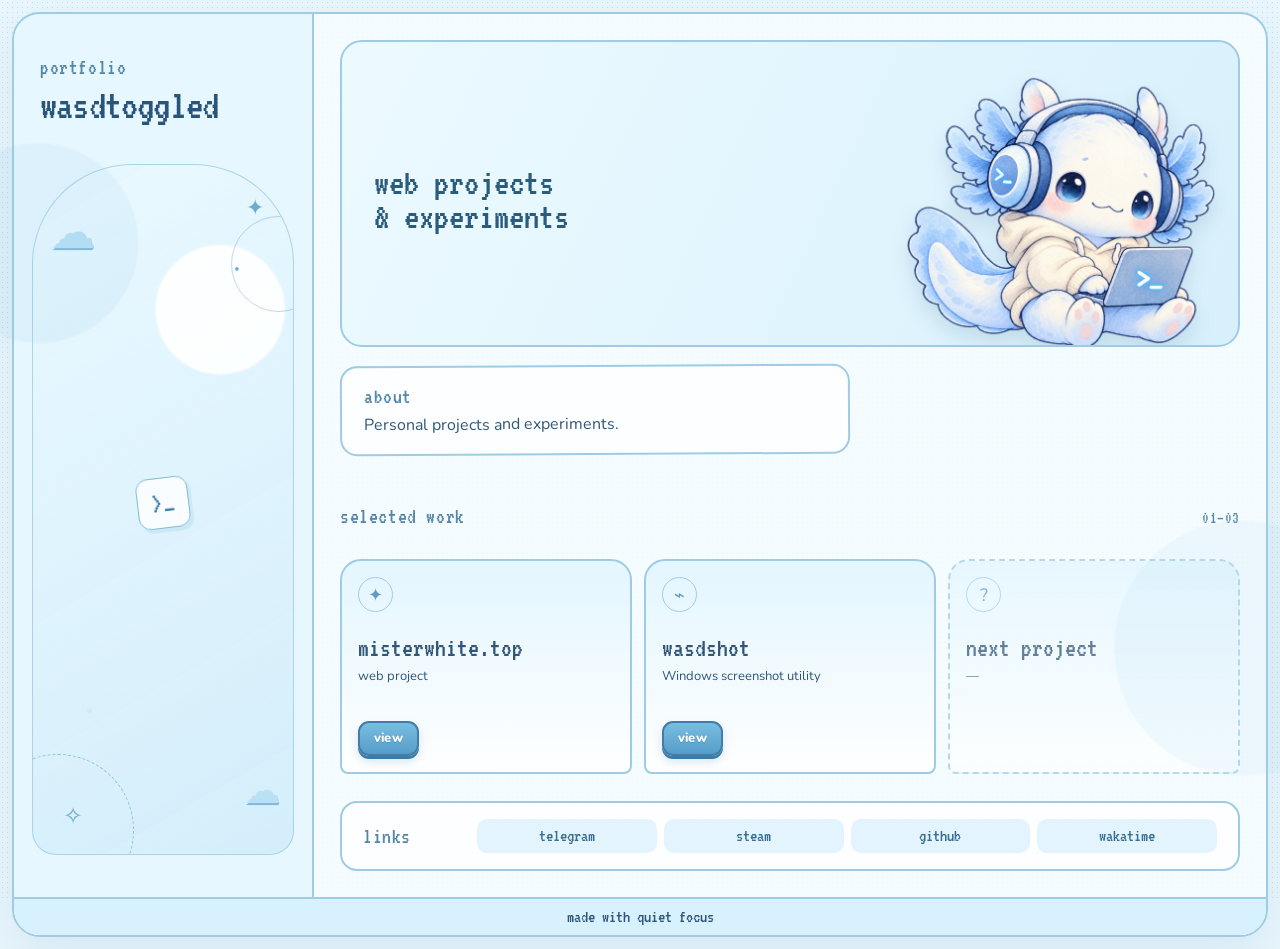
==== index.html @ d2a427b2 "Refresh footer copy" ====
<!doctype html>
<html lang="en">
  <head>
    <meta charset="UTF-8" />
    <meta name="viewport" content="width=device-width, initial-scale=1.0" />
    <title>wasdtoggled — portfolio</title>
    <meta property="og:title" content="wasdtoggled — portfolio" />
    <meta name="twitter:title" content="wasdtoggled — portfolio" />
    <link rel="icon" href="assets/favicon.svg" type="image/svg+xml" />
    <link rel="preconnect" href="https://fonts.googleapis.com" />
    <link rel="preconnect" href="https://fonts.gstatic.com" crossorigin />
    <link href="https://fonts.googleapis.com/css2?family=Nunito:wght@400;600;700;800&family=VT323&display=swap" rel="stylesheet" />
    <link rel="stylesheet" href="styles.css" />
  </head>
  <body>
    <main class="page-shell">
      <aside class="sidebar">
        <p class="eyebrow">portfolio</p>
        <h1>wasdtoggled</h1>

        <div class="side-orbit" aria-hidden="true">
          <span class="orbit-cloud cloud-one">☁</span>
          <span class="orbit-cloud cloud-two">☁</span>
          <span class="orbit-star">✦</span>
          <span class="orbit-terminal">&gt;_</span>
          <span class="orbit-spark spark-one">✧</span>
          <span class="orbit-spark spark-two">·</span>
        </div>

      </aside>

      <section class="content">
        <section class="hero" id="about">
          <div class="hero-copy">
            <h2>web projects<br />&amp; experiments</h2>
          </div>
          <img class="pet" src="assets/code-pet-v3.png" alt="Cute blue axolotl coding companion with a terminal laptop" />
        </section>

        <section class="panel welcome" id="notes">
          <p class="panel-label">about</p>
          <p>Personal projects and experiments.</p>
        </section>

        <section class="section-heading" id="works">
          <p>selected work</p>
          <span>01—03</span>
        </section>
        <section class="projects" aria-label="Проекты">
          <article class="project-card">
            <span class="project-icon">✦</span>
            <h3>misterwhite.top</h3>
            <p>web project</p>
            <a href="https://misterwhite.top" target="_blank" rel="noreferrer" aria-label="View misterwhite.top">view</a>
          </article>
          <article class="project-card">
            <span class="project-icon">⌁</span>
            <h3>wasdshot</h3>
            <p>Windows screenshot utility</p>
            <a href="https://github.com/droidddd21/wasdshot" target="_blank" rel="noreferrer" aria-label="View wasdshot">view</a>
          </article>
          <article class="project-card future">
            <span class="project-icon">?</span>
            <h3>next project</h3>
            <p>—</p>
          </article>
        </section>

        <section class="links panel" id="links">
          <div>
            <p class="panel-label">links</p>
          </div>
          <div class="socials">
            <a href="https://t.me/angelskrippen" target="_blank" rel="noreferrer">telegram</a>
            <a href="https://steamcommunity.com/id/3arlyadopter" target="_blank" rel="noreferrer">steam</a>
            <a href="https://github.com/droidddd21" target="_blank" rel="noreferrer">github</a>
            <a href="https://wakatime.com/@122b77a9-c7e8-4177-a6a9-5088ab385103" target="_blank" rel="noreferrer">wakatime</a>
          </div>
        </section>
      </section>
      <footer>made with quiet focus</footer>
    </main>
  </body>
</html>
---- styles.css ----
:root { --ink: #315678; --line: #9fcbe4; --blue: #dff3ff; --paper: #f8fdff; --soft: #edf9ff; --accent: #6faed2; }
* { box-sizing: border-box; }
html { scroll-behavior: smooth; }
body { margin: 0; color: var(--ink); background: #eaf7fd; font-family: Nunito, sans-serif; }
body::before { content: ""; position: fixed; inset: 0; pointer-events: none; opacity: .34; background-image: radial-gradient(#82b8d4 0.65px, transparent .65px); background-size: 5px 5px; mix-blend-mode: multiply; }
body::after { content: ""; position: fixed; inset: 0; pointer-events: none; opacity: .48; background: radial-gradient(circle at 3% 27%, rgba(126, 190, 222, .22) 0 7%, transparent 7.2%), radial-gradient(circle at 97% 72%, rgba(163, 216, 239, .26) 0 9%, transparent 9.2%), radial-gradient(circle at 7% 79%, rgba(104, 170, 207, .18) 0 2px, transparent 3px), radial-gradient(circle at 93% 21%, rgba(104, 170, 207, .18) 0 2px, transparent 3px); }
.page-shell { position: relative; width: calc(100% - 24px); max-width: none; margin: 12px auto; display: grid; grid-template-columns: 300px 1fr; overflow: hidden; border: 2px solid var(--line); border-radius: 28px; background: rgba(248,253,255,.82); box-shadow: 0 16px 50px rgba(94,150,184,.16); }
.sidebar { display: flex; flex-direction: column; padding: 42px 26px; border-right: 2px solid var(--line); background: rgba(221,243,255,.6); }
.eyebrow,.panel-label,.section-heading { margin: 0; font: 22px/1 "VT323", monospace; letter-spacing: .6px; color: #5487a7; }
h1 { margin: 9px 0 20px; font: 43px/.9 "VT323", monospace; color: #285579; font-weight: 400; letter-spacing: -.8px; white-space: nowrap; }
.intro { line-height: 1.55; margin: 0 0 28px; font-size: 15px; }
nav { display: grid; gap: 8px; }
nav a { color: var(--ink); text-decoration: none; padding: 9px 12px; border: 1.5px solid var(--line); border-radius: 15px; background: rgba(255,255,255,.62); transition: transform .2s, background .2s; }
nav a:hover { background: white; transform: translateX(4px); }
.side-orbit { position: relative; flex: 1; min-height: 225px; margin: 18px -8px 0; overflow: hidden; border: 1.5px solid rgba(159,203,228,.8); border-radius: 100px 100px 24px 24px; background: radial-gradient(circle at 72% 21%, rgba(255,255,255,.92) 0 11%, transparent 11.5%), linear-gradient(150deg, rgba(234,249,255,.88), rgba(196,231,248,.56)); }
.side-orbit::before { content: ""; position: absolute; width: 150px; height: 150px; left: -51px; bottom: -52px; border: 1px dashed rgba(89,155,193,.55); border-radius: 50%; }
.side-orbit::after { content: ""; position: absolute; width: 94px; height: 94px; right: -34px; top: 51px; border: 1px solid rgba(89,155,193,.38); border-radius: 50%; }
.orbit-cloud,.orbit-star,.orbit-terminal,.orbit-spark { position: absolute; color: #70acd0; }
.orbit-cloud { font-size: 46px; color: #b9e0f5; text-shadow: 0 2px 0 #80b9d9; }
.cloud-one { top: 36px; left: 17px; }.cloud-two { bottom: 38px; right: 12px; font-size: 37px; }
.orbit-star { top: 28px; right: 29px; font-size: 22px; }.orbit-terminal { z-index: 1; left: 50%; top: 49%; transform: translate(-50%,-50%) rotate(-7deg); padding: 10px 13px; border: 1.5px solid #83b9d8; border-radius: 12px; background: rgba(255,255,255,.82); box-shadow: 3px 4px 0 rgba(136,194,224,.22); font: 29px "VT323", monospace; color: #3d7da4; }.orbit-spark { font-size: 24px; }.spark-one { bottom: 22px; left: 30px; }.spark-two { top: 79px; right: 52px; font-size: 34px; }
.tiny-note { margin: 18px 0 0; font: 19px/1.05 "VT323", monospace; color: #6698b6; }
.content { padding: 26px; }
.hero { min-height: 306px; display: flex; align-items: center; overflow: hidden; padding: 30px 24px 18px 32px; border: 2px solid var(--line); border-radius: 22px; background: linear-gradient(115deg, #ecfaff, #d8f0fc); }
.hero-copy { position: relative; z-index: 1; width: 56%; }
.status { display: inline-flex; gap: 7px; align-items: center; padding: 6px 10px; border-radius: 99px; border: 1px solid #b4dcf1; background: rgba(255,255,255,.7); font-size: 12px; }
.status span { width: 8px; height: 8px; border-radius: 50%; background: #81c8aa; }
h2 { margin: 14px 0 12px; font: 38px/.9 "VT323", monospace; font-weight: 400; color: #2c5c7d; }
.hero-copy p { max-width: 355px; margin: 0; line-height: 1.5; }
.pet { align-self: end; width: min(46%, 330px); margin: -10px -12px -28px auto; filter: drop-shadow(0 10px 10px rgba(57,107,140,.16)); }
.panel { border: 2px solid var(--line); border-radius: 17px; background: rgba(255,255,255,.66); }
.welcome { margin: 18px 0 29px; padding: 17px 22px; max-width: 510px; transform: rotate(-.3deg); }
.welcome p:last-child { margin: 7px 0 0; line-height: 1.42; }
.section-heading { display: flex; justify-content: space-between; align-items: baseline; margin-bottom: 10px; }
.section-heading span { font-size: 17px; }
.projects { display: grid; grid-template-columns: repeat(3, 1fr); gap: 12px; }
.project-card { min-height: 190px; padding: 16px; border: 2px solid var(--line); border-radius: 21px 21px 8px 8px; background: linear-gradient(180deg, rgba(225,245,255,.9), rgba(255,255,255,.8)); }
.project-icon { display: grid; width: 35px; height: 35px; place-items: center; border: 1px solid var(--line); border-radius: 50%; color: #5f9cc2; font-size: 18px; }
h3 { margin: 22px 0 7px; font: 27px/1 "VT323", monospace; font-weight: 400; }
.project-card p { min-height: 44px; margin: 0 0 9px; font-size: 13px; line-height: 1.35; }
.project-card a { display: inline-block; padding: 9px 14px; border: 2px solid #417da6; border-radius: 11px; background: linear-gradient(180deg, #79bde2, #569dca); box-shadow: 0 3px 0 #397ca8, 0 5px 10px rgba(56,122,164,.2); color: #fff; font: 800 13px/1 Nunito, sans-serif; letter-spacing: .2px; text-decoration: none; text-shadow: 0 1px 0 rgba(31,83,119,.3); transition: transform .15s, box-shadow .15s, filter .15s; }
.project-card a:hover { filter: brightness(1.06); transform: translateY(-2px); box-shadow: 0 5px 0 #397ca8, 0 8px 14px rgba(56,122,164,.24); }
.project-card a:active { transform: translateY(2px); box-shadow: 0 1px 0 #397ca8; }
.future { opacity: .75; border-style: dashed; }
.links { display: flex; justify-content: space-between; align-items: center; gap: 24px; margin-top: 27px; padding: 16px 21px; }
.links h2 { margin: 4px 0 0; }
.socials { flex: 1; display: grid; grid-template-columns: repeat(4, minmax(0, 1fr)); gap: 7px; margin-left: 42px; }
.socials a { min-width: 0; padding: 8px 9px; border-radius: 10px; background: #e3f4ff; color: #376f91; text-align: center; text-decoration: none; font: 18px "VT323", monospace; }
.socials a span { opacity: .65; }
footer { grid-column: 1 / -1; padding: 9px; border-top: 2px solid var(--line); background: #d8f1ff; text-align: center; font: 18px "VT323", monospace; }
@media (max-width: 760px) { body::after { opacity: .22; } .page-shell { width: min(100% - 20px, 600px); grid-template-columns: 1fr; margin: 10px auto; border-radius: 20px; } .sidebar { border-right: 0; border-bottom: 2px solid var(--line); padding: 28px 23px; } .side-orbit { display: none; } .tiny-note { display: none; } .content { padding: 14px; } .hero { min-height: 300px; padding: 22px 15px; } .hero-copy { width: 63%; } .pet { width: 48%; margin-right: -22px; } .projects { grid-template-columns: 1fr; } .links { align-items: flex-start; flex-direction: column; } .socials { width: 100%; margin-left: 0; grid-template-columns: repeat(2, minmax(0, 1fr)); } }
@media (max-width: 430px) { .hero { display: block; min-height: 405px; } .hero-copy { width: 100%; } .pet { display: block; width: 70%; margin: 3px auto -25px; } .socials { grid-template-columns: 1fr; } }
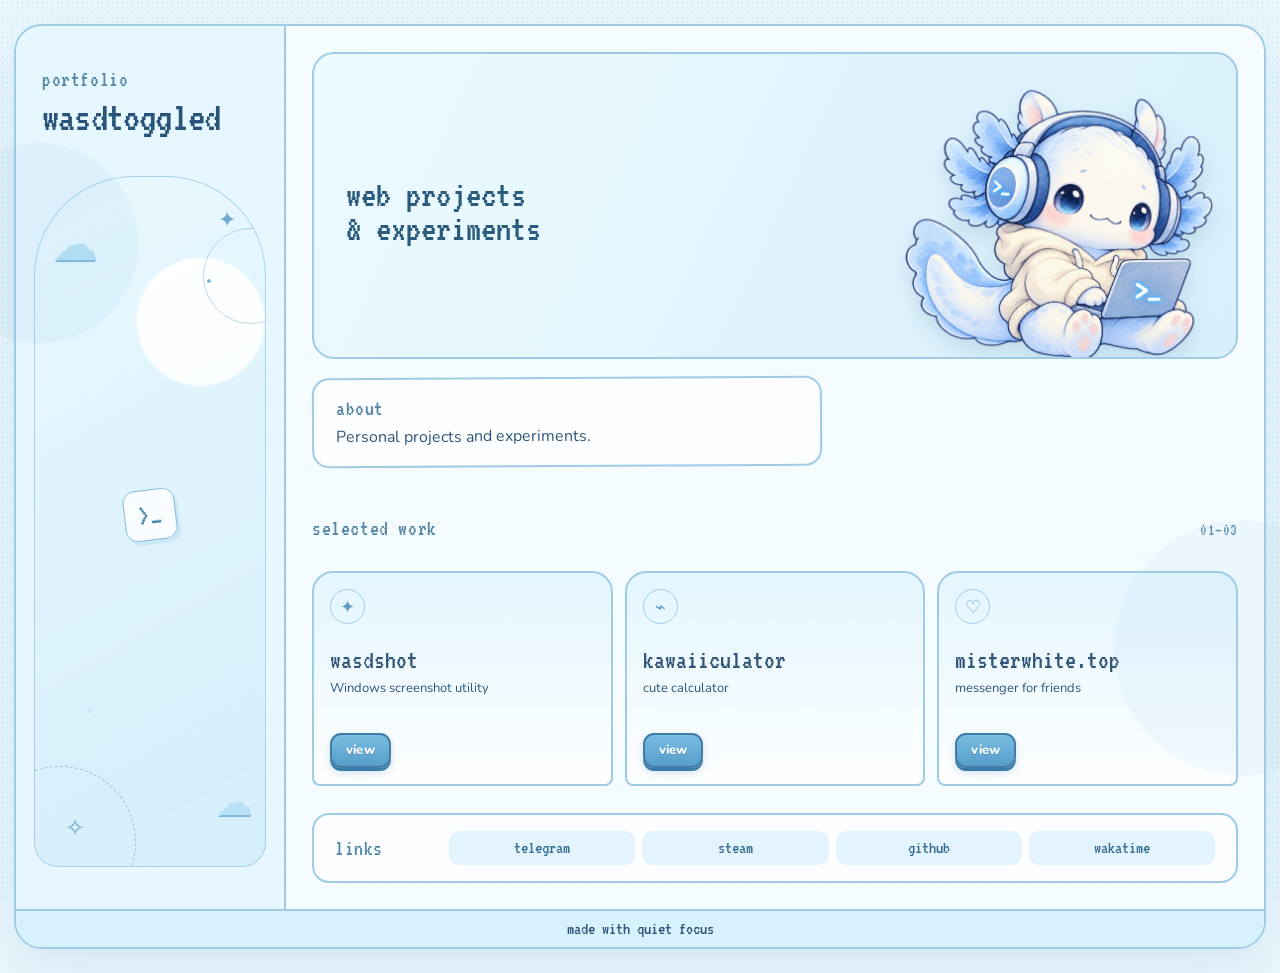
==== commit a5afc603: "Reorder portfolio projects" ====
--- a/index.html
+++ b/index.html
@@ -49,20 +49,21 @@
         <section class="projects" aria-label="Проекты">
           <article class="project-card">
             <span class="project-icon">✦</span>
-            <h3>misterwhite.top</h3>
-            <p>web project</p>
-            <a href="https://misterwhite.top" target="_blank" rel="noreferrer" aria-label="View misterwhite.top">view</a>
-          </article>
-          <article class="project-card">
-            <span class="project-icon">⌁</span>
             <h3>wasdshot</h3>
             <p>Windows screenshot utility</p>
             <a href="https://github.com/droidddd21/wasdshot" target="_blank" rel="noreferrer" aria-label="View wasdshot">view</a>
           </article>
-          <article class="project-card future">
-            <span class="project-icon">?</span>
-            <h3>next project</h3>
-            <p>—</p>
+          <article class="project-card">
+            <span class="project-icon">⌁</span>
+            <h3>kawaiiculator</h3>
+            <p>cute calculator</p>
+            <a href="https://github.com/droidddd21/kawaiiculator" target="_blank" rel="noreferrer" aria-label="View kawaiiculator">view</a>
+          </article>
+          <article class="project-card">
+            <span class="project-icon">♡</span>
+            <h3>misterwhite.top</h3>
+            <p>messenger for friends</p>
+            <a href="https://misterwhite.top" target="_blank" rel="noreferrer" aria-label="View misterwhite.top">view</a>
           </article>
         </section>
 
--- a/styles.css
+++ b/styles.css
@@ -4,7 +4,7 @@
 body { margin: 0; color: var(--ink); background: #eaf7fd; font-family: Nunito, sans-serif; }
 body::before { content: ""; position: fixed; inset: 0; pointer-events: none; opacity: .34; background-image: radial-gradient(#82b8d4 0.65px, transparent .65px); background-size: 5px 5px; mix-blend-mode: multiply; }
 body::after { content: ""; position: fixed; inset: 0; pointer-events: none; opacity: .48; background: radial-gradient(circle at 3% 27%, rgba(126, 190, 222, .22) 0 7%, transparent 7.2%), radial-gradient(circle at 97% 72%, rgba(163, 216, 239, .26) 0 9%, transparent 9.2%), radial-gradient(circle at 7% 79%, rgba(104, 170, 207, .18) 0 2px, transparent 3px), radial-gradient(circle at 93% 21%, rgba(104, 170, 207, .18) 0 2px, transparent 3px); }
-.page-shell { position: relative; width: calc(100% - 24px); max-width: none; margin: 12px auto; display: grid; grid-template-columns: 300px 1fr; overflow: hidden; border: 2px solid var(--line); border-radius: 28px; background: rgba(248,253,255,.82); box-shadow: 0 16px 50px rgba(94,150,184,.16); }
+.page-shell { position: relative; width: min(1380px, calc(100% - 28px)); margin: 24px auto; display: grid; grid-template-columns: 270px 1fr; overflow: hidden; border: 2px solid var(--line); border-radius: 28px; background: rgba(248,253,255,.82); box-shadow: 0 16px 50px rgba(94,150,184,.16); }
 .sidebar { display: flex; flex-direction: column; padding: 42px 26px; border-right: 2px solid var(--line); background: rgba(221,243,255,.6); }
 .eyebrow,.panel-label,.section-heading { margin: 0; font: 22px/1 "VT323", monospace; letter-spacing: .6px; color: #5487a7; }
 h1 { margin: 9px 0 20px; font: 43px/.9 "VT323", monospace; color: #285579; font-weight: 400; letter-spacing: -.8px; white-space: nowrap; }
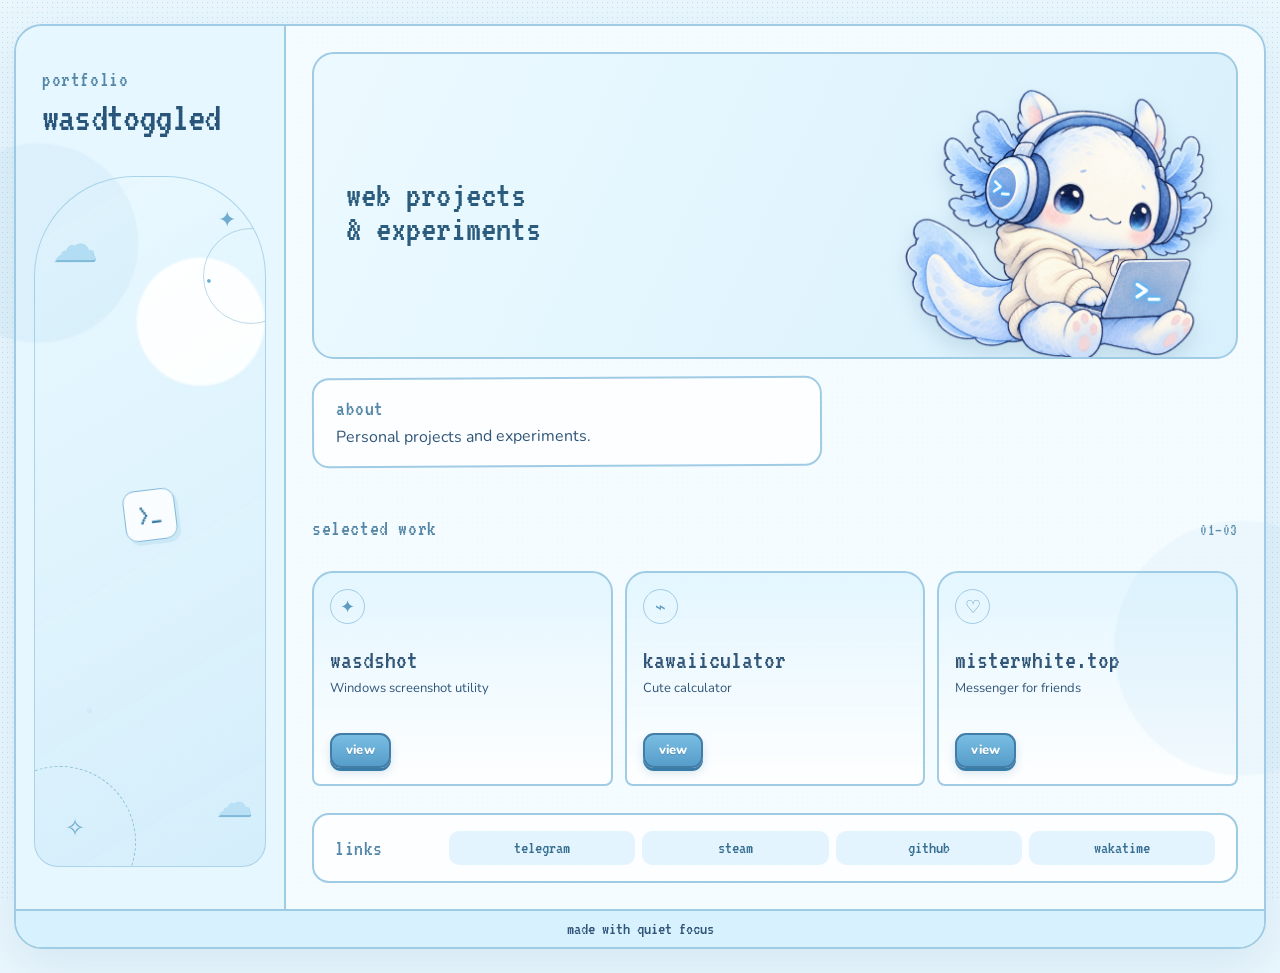
==== commit f37b93f9: "Capitalize project descriptions" ====
--- a/index.html
+++ b/index.html
@@ -3,9 +3,9 @@
   <head>
     <meta charset="UTF-8" />
     <meta name="viewport" content="width=device-width, initial-scale=1.0" />
-    <title>wasdtoggled — portfolio</title>
-    <meta property="og:title" content="wasdtoggled — portfolio" />
-    <meta name="twitter:title" content="wasdtoggled — portfolio" />
+    <title>wasdtoggled</title>
+    <meta property="og:title" content="wasdtoggled" />
+    <meta name="twitter:title" content="wasdtoggled" />
     <link rel="icon" href="assets/favicon.svg" type="image/svg+xml" />
     <link rel="preconnect" href="https://fonts.googleapis.com" />
     <link rel="preconnect" href="https://fonts.gstatic.com" crossorigin />
@@ -56,13 +56,13 @@
           <article class="project-card">
             <span class="project-icon">⌁</span>
             <h3>kawaiiculator</h3>
-            <p>cute calculator</p>
+            <p>Cute calculator</p>
             <a href="https://github.com/droidddd21/kawaiiculator" target="_blank" rel="noreferrer" aria-label="View kawaiiculator">view</a>
           </article>
           <article class="project-card">
             <span class="project-icon">♡</span>
             <h3>misterwhite.top</h3>
-            <p>messenger for friends</p>
+            <p>Messenger for friends</p>
             <a href="https://misterwhite.top" target="_blank" rel="noreferrer" aria-label="View misterwhite.top">view</a>
           </article>
         </section>
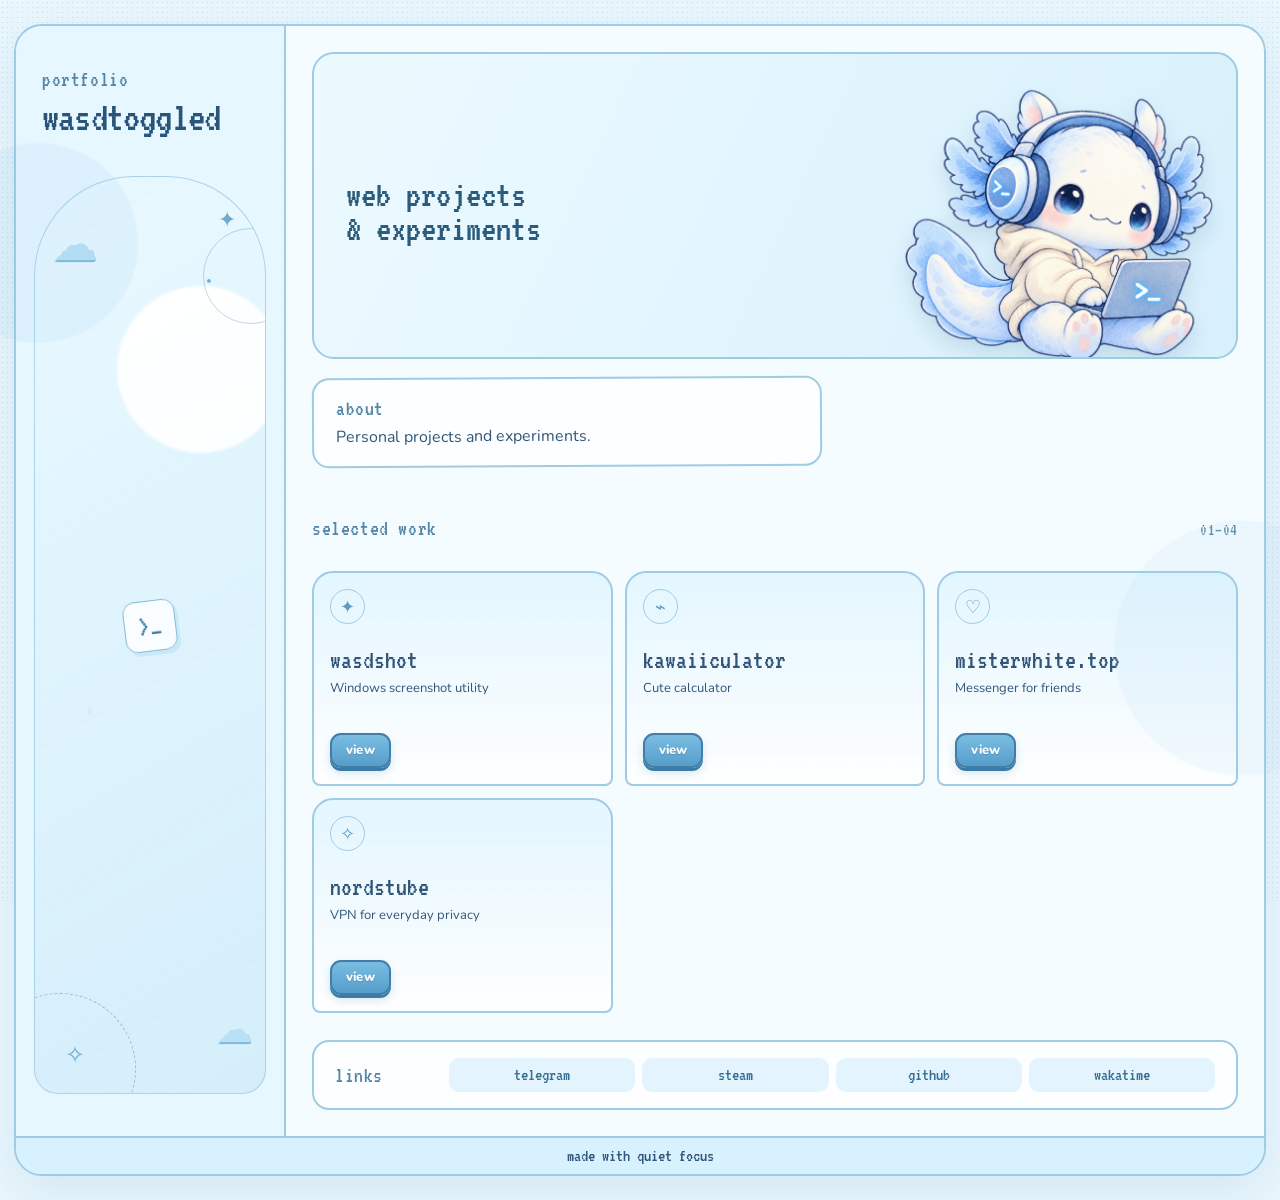
==== commit 22505196: "Add nordstube VPN project" ====
--- a/index.html
+++ b/index.html
@@ -44,9 +44,9 @@
 
         <section class="section-heading" id="works">
           <p>selected work</p>
-          <span>01—03</span>
+          <span>01—04</span>
         </section>
-        <section class="projects" aria-label="Проекты">
+        <section class="projects" aria-label="Projects">
           <article class="project-card">
             <span class="project-icon">✦</span>
             <h3>wasdshot</h3>
@@ -65,6 +65,12 @@
             <p>Messenger for friends</p>
             <a href="https://misterwhite.top" target="_blank" rel="noreferrer" aria-label="View misterwhite.top">view</a>
           </article>
+          <article class="project-card">
+            <span class="project-icon">✧</span>
+            <h3>nordstube</h3>
+            <p>VPN for everyday privacy</p>
+            <a href="https://t.me/nordstube" target="_blank" rel="noreferrer" aria-label="View nordstube">view</a>
+          </article>
         </section>
 
         <section class="links panel" id="links">
@@ -73,7 +79,7 @@
           </div>
           <div class="socials">
             <a href="https://t.me/angelskrippen" target="_blank" rel="noreferrer">telegram</a>
-            <a href="https://steamcommunity.com/id/3arlyadopter" target="_blank" rel="noreferrer">steam</a>
+            <a href="https://steamcommunity.com/id/pegise" target="_blank" rel="noreferrer">steam</a>
             <a href="https://github.com/droidddd21" target="_blank" rel="noreferrer">github</a>
             <a href="https://wakatime.com/@122b77a9-c7e8-4177-a6a9-5088ab385103" target="_blank" rel="noreferrer">wakatime</a>
           </div>
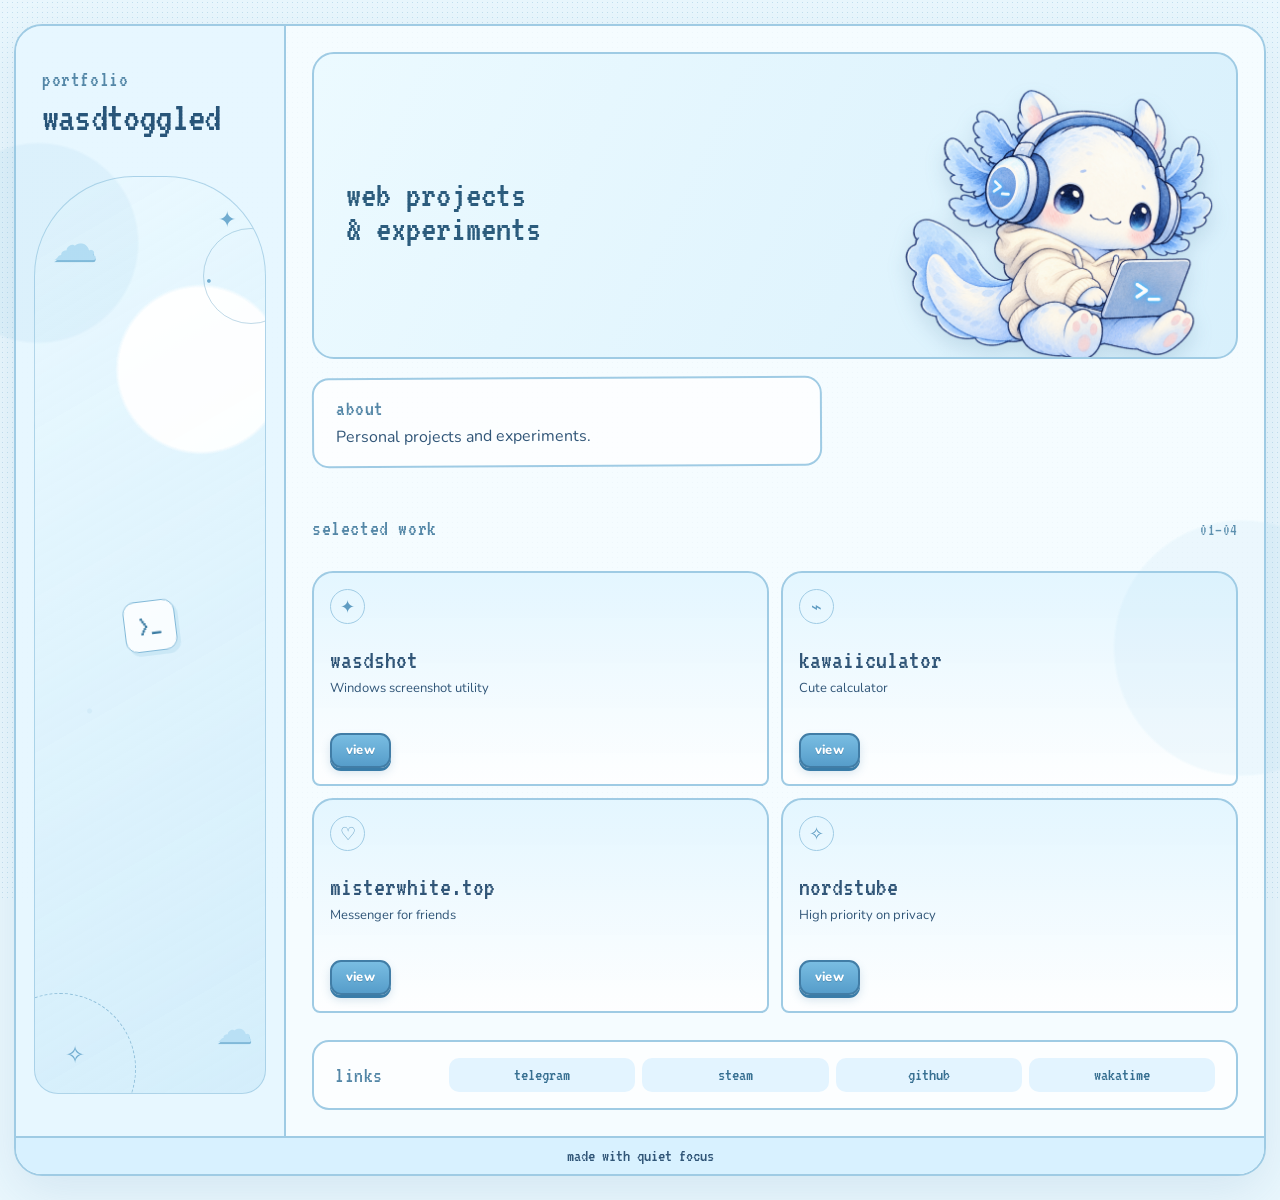
==== commit 1111dd61: "Refine nordstube privacy description" ====
--- a/index.html
+++ b/index.html
@@ -68,7 +68,7 @@
           <article class="project-card">
             <span class="project-icon">✧</span>
             <h3>nordstube</h3>
-            <p>VPN for everyday privacy</p>
+            <p>High priority on privacy</p>
             <a href="https://t.me/nordstube" target="_blank" rel="noreferrer" aria-label="View nordstube">view</a>
           </article>
         </section>
--- a/styles.css
+++ b/styles.css
@@ -33,7 +33,7 @@
 .welcome p:last-child { margin: 7px 0 0; line-height: 1.42; }
 .section-heading { display: flex; justify-content: space-between; align-items: baseline; margin-bottom: 10px; }
 .section-heading span { font-size: 17px; }
-.projects { display: grid; grid-template-columns: repeat(3, 1fr); gap: 12px; }
+.projects { display: grid; grid-template-columns: repeat(2, minmax(0, 1fr)); gap: 12px; }
 .project-card { min-height: 190px; padding: 16px; border: 2px solid var(--line); border-radius: 21px 21px 8px 8px; background: linear-gradient(180deg, rgba(225,245,255,.9), rgba(255,255,255,.8)); }
 .project-icon { display: grid; width: 35px; height: 35px; place-items: center; border: 1px solid var(--line); border-radius: 50%; color: #5f9cc2; font-size: 18px; }
 h3 { margin: 22px 0 7px; font: 27px/1 "VT323", monospace; font-weight: 400; }
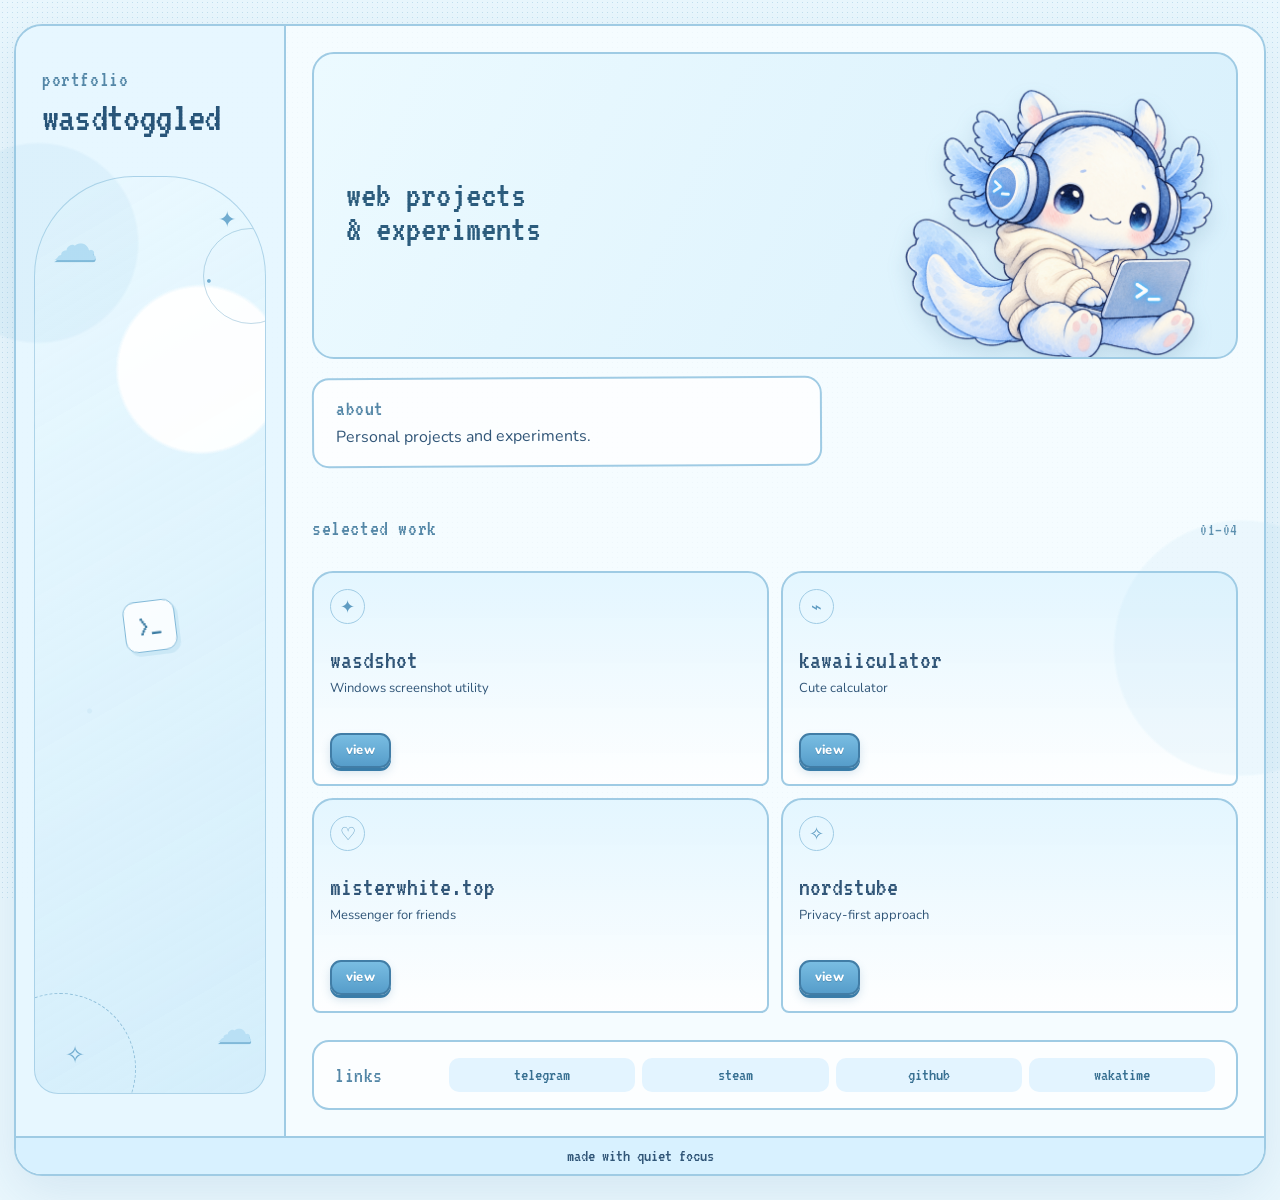
==== commit bbceed1e: "Update nordstube description" ====
--- a/index.html
+++ b/index.html
@@ -68,7 +68,7 @@
           <article class="project-card">
             <span class="project-icon">✧</span>
             <h3>nordstube</h3>
-            <p>High priority on privacy</p>
+            <p>Privacy-first approach</p>
             <a href="https://t.me/nordstube" target="_blank" rel="noreferrer" aria-label="View nordstube">view</a>
           </article>
         </section>
